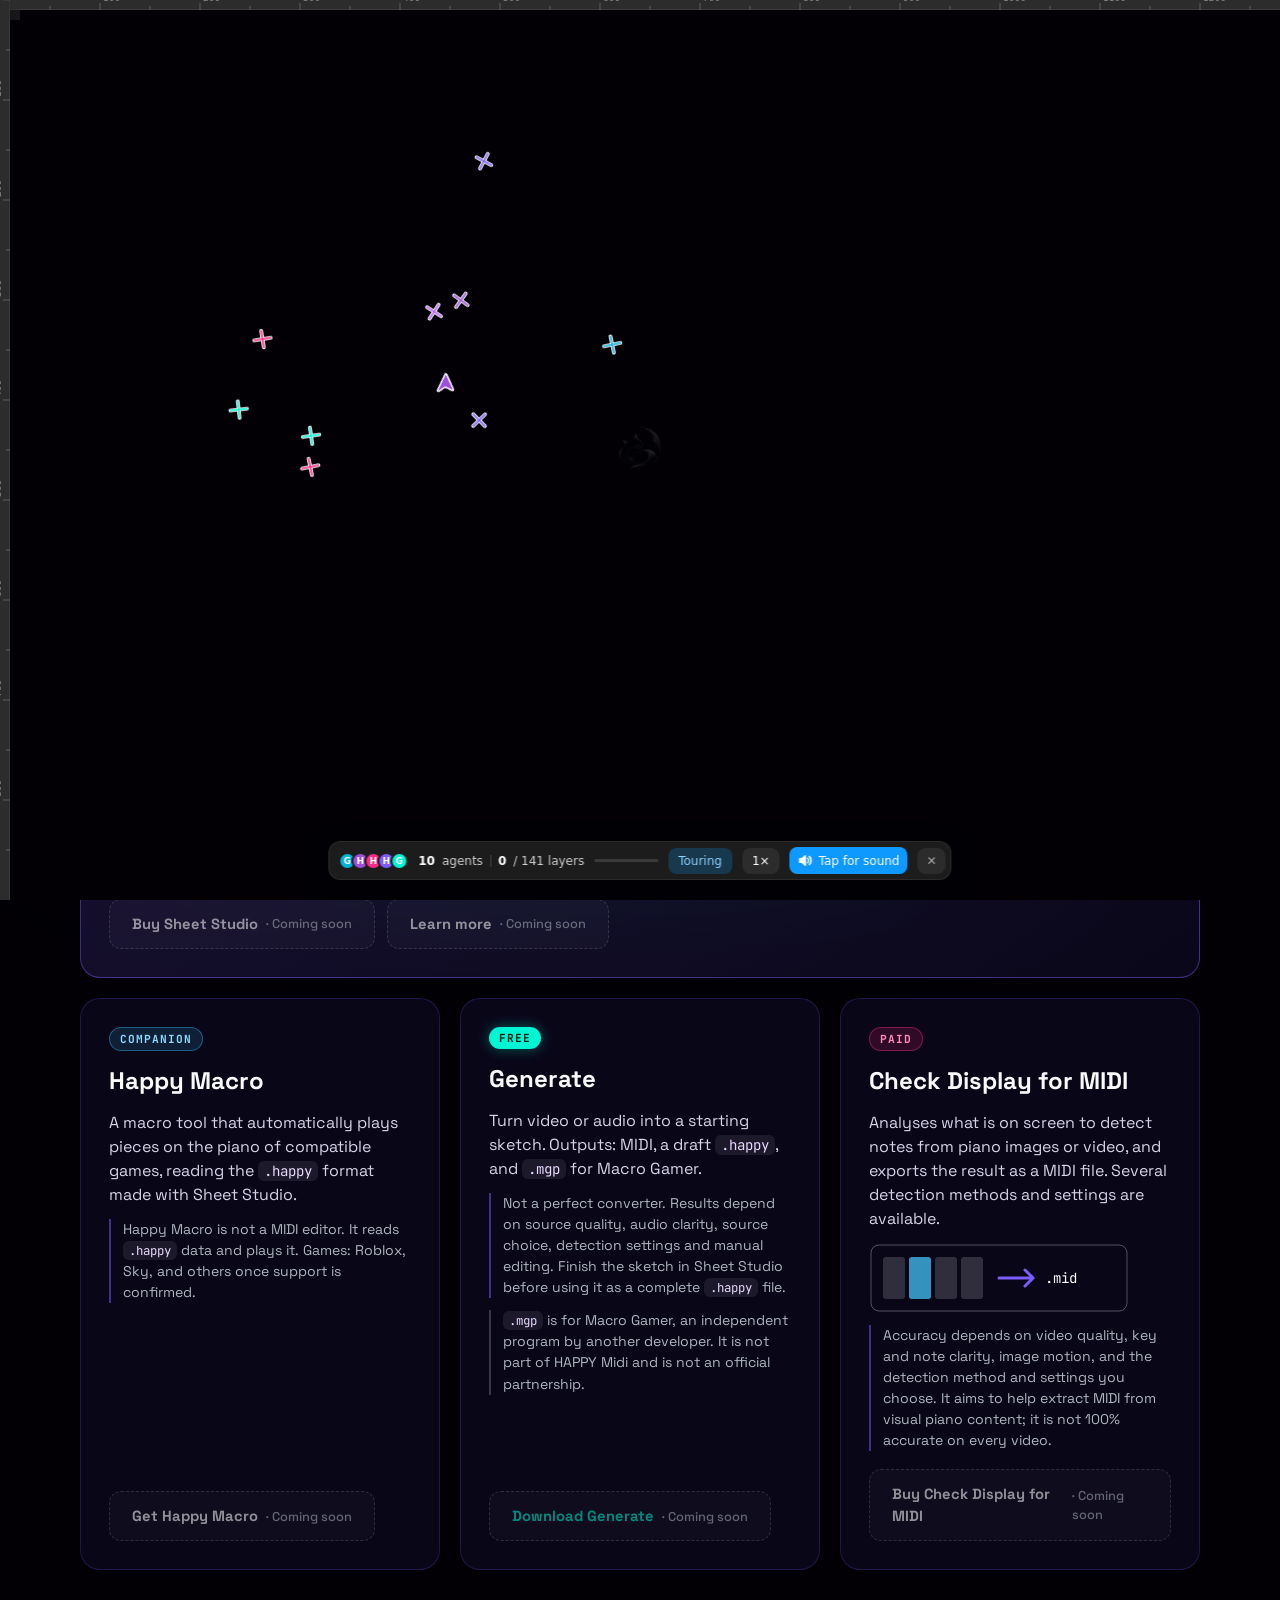
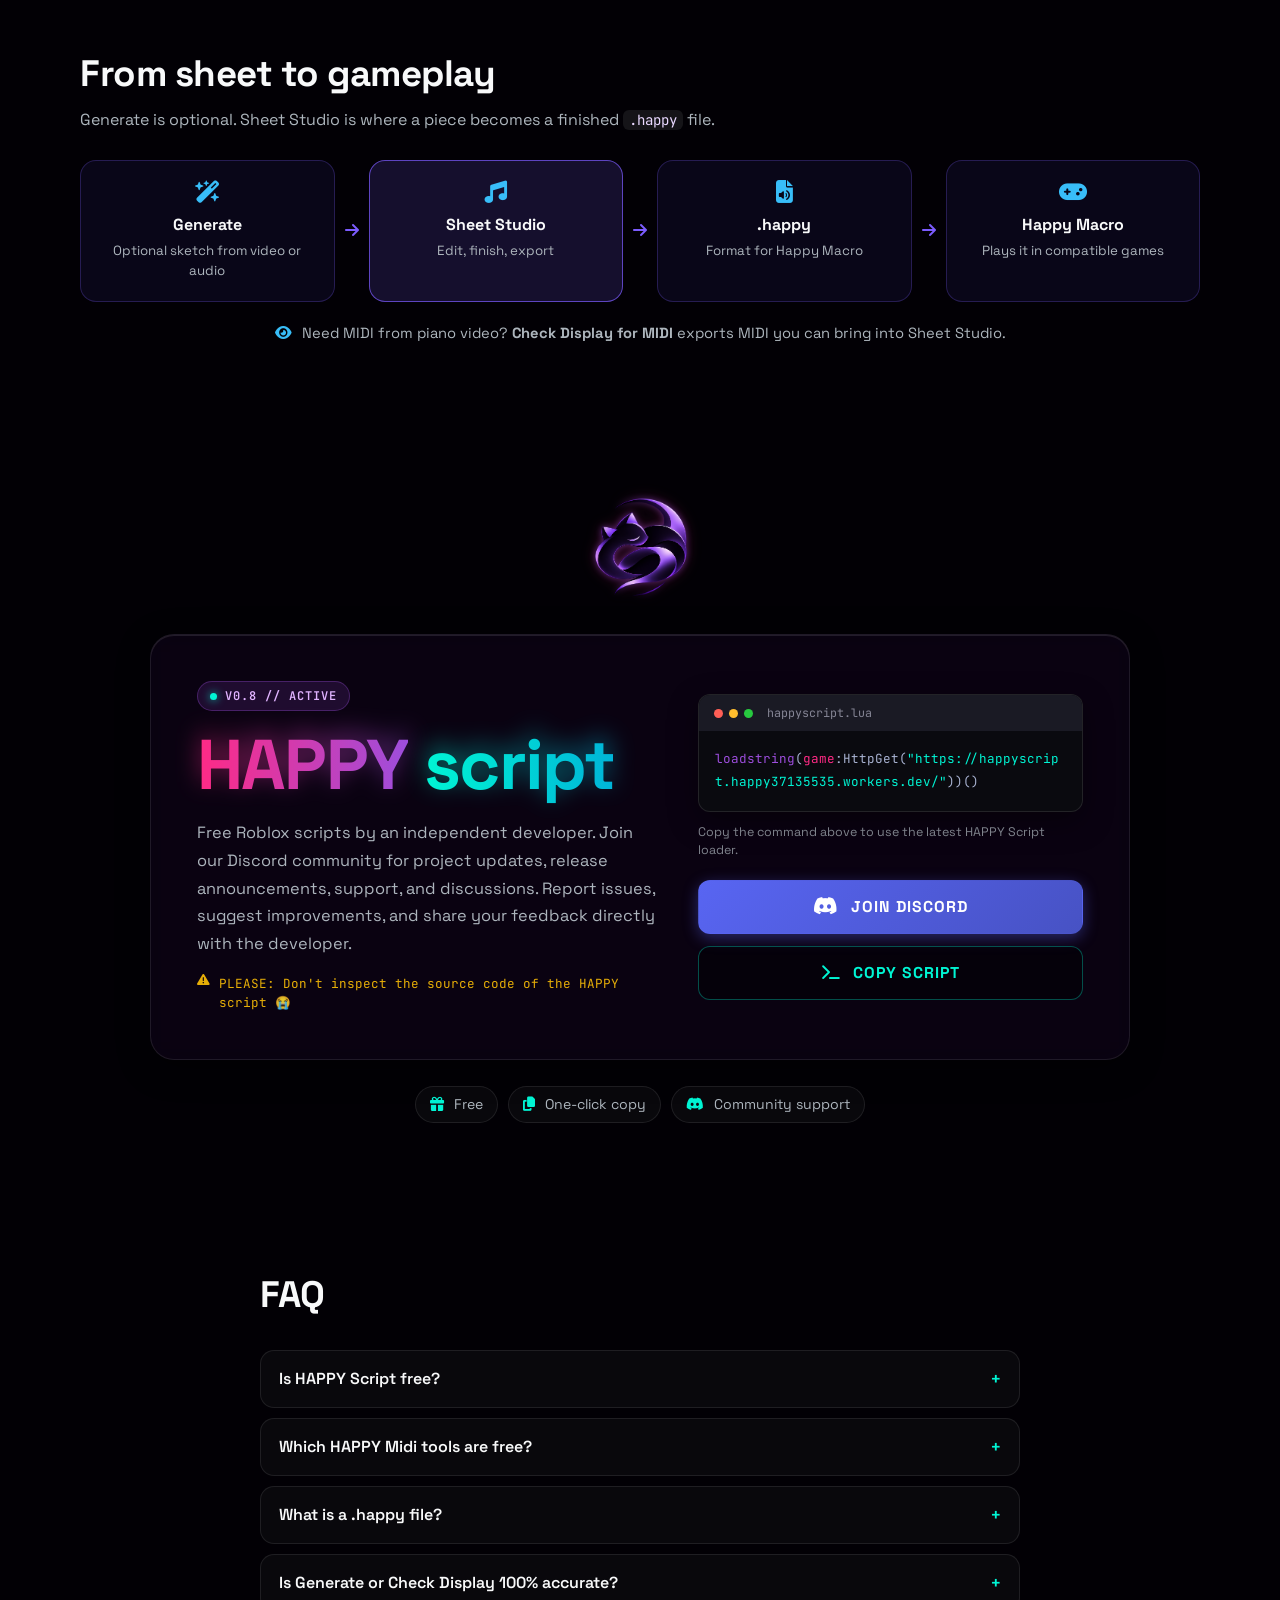
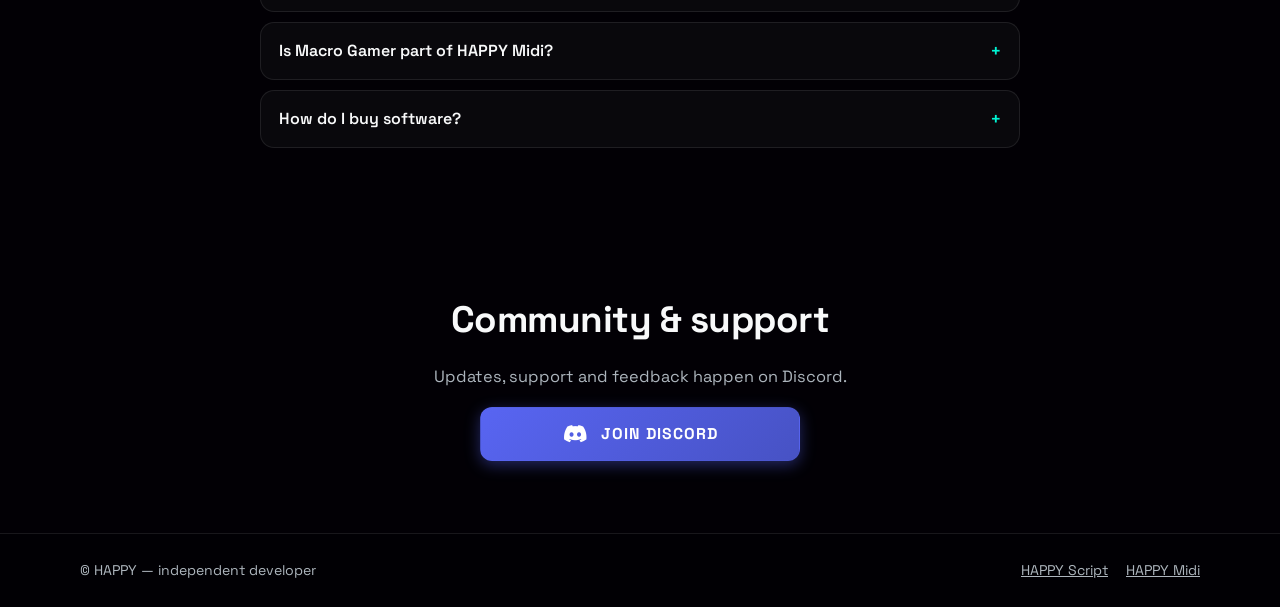
==== midi/index.html @ e136c9eb "Rename mnt_user-data_outputs_HAPPYprivate_midi_index.html to index.html" ====
<!DOCTYPE html>
<html lang="en" class="antialiased">
<head>
  <meta charset="utf-8" />
  <meta name="viewport" content="width=device-width, initial-scale=1" />
  <meta name="theme-color" content="#020005" />
  <title>HAPPY Midi — Music Creation & MIDI Software</title>
  <meta name="description" content="HAPPY Midi: Sheet Studio, Happy Macro, Generate and Check Display for MIDI. Create, edit and play music in games with a piano system." />
  <link rel="canonical" href="https://happyprivate.github.io/HAPPYprivate/midi/" />
  <meta property="og:type" content="website" />
  <meta property="og:title" content="HAPPY Midi — Music Creation & MIDI Software" />
  <meta property="og:description" content="HAPPY Midi: Sheet Studio, Happy Macro, Generate and Check Display for MIDI. Create, edit and play music in games with a piano system." />
  <meta property="og:url" content="https://happyprivate.github.io/HAPPYprivate/midi/" />
  <meta property="og:image" content="https://happyprivate.github.io/HAPPYprivate/logo.png" />
  <meta name="twitter:card" content="summary" />

  <style id="swarm-first-paint-style">
    :root { --swarm-cover-bg: #020005; }
    html[data-swarm-init="true"]::before { content: ""; position: fixed; inset: 0; z-index: 2147483640; background: var(--swarm-cover-bg, #020005); }
  </style>
  <script id="swarm-first-paint-init">
    (() => {
      try {
        const builtPaths = JSON.parse(sessionStorage.getItem("portfolio-built-paths-v1") || "[]");
        const reducedMotion = window.matchMedia("(prefers-reduced-motion: reduce)").matches;
        const alreadyBuilt = Array.isArray(builtPaths) && builtPaths.includes(window.location.pathname);
        if (!reducedMotion && !alreadyBuilt) {
          document.documentElement.setAttribute("data-swarm-init", "true");
          document.documentElement.setAttribute("data-swarm-building", "true");
          document.documentElement.setAttribute("data-swarm-run", "true");
        }
      } catch (error) { /* storage unavailable: leave the normal page visible */ }
    })();
  </script>
  <link rel="preload" href="../assets/swarm-engine.js" as="script" />
  <link rel="icon" href="../logo.png" type="image/png" />
  <link rel="preconnect" href="https://fonts.googleapis.com" />
  <link rel="preconnect" href="https://fonts.gstatic.com" crossorigin />
  <link href="https://fonts.googleapis.com/css2?family=Space+Grotesk:wght@300;400;500;600;700&family=JetBrains+Mono:wght@400;600&display=swap" rel="stylesheet" />
  <link rel="stylesheet" href="https://cdnjs.cloudflare.com/ajax/libs/font-awesome/6.4.0/css/all.min.css" crossorigin="anonymous" />
  <link rel="stylesheet" href="../assets/site.css" />
</head>
<body data-route="midi">
  <div class="ambient-bg" aria-hidden="true"></div>
  <div class="grid-overlay" aria-hidden="true"></div>
  <canvas id="particles" aria-hidden="true"></canvas>

  <header class="nav">
    <div class="wrap nav-in">
      <a class="nav-brand" href="../" aria-label="HAPPY home"><img src="../logo.png" alt="" width="32" height="32" /><span>HAPPY</span></a>
      <button class="nav-toggle" id="navToggle" type="button" aria-expanded="false" aria-controls="navLinks" aria-label="Menu"><i class="fa-solid fa-bars" aria-hidden="true"></i></button>
      <nav class="nav-links" id="navLinks" aria-label="Main">
        <a href="#midi">Midi</a><a href="#script">Script</a>
        <a href="#faq">FAQ</a>
        <a href="#community">Community</a>
      </nav>
    </div>
  </header>

  <main>
    <section class="sec sec-first sec-midi" id="midi" aria-labelledby="midiTitle">
      <div class="wrap">
        <div class="midi-hero reveal">
          <div>
            <div class="badge badge-midi"><i class="fa-solid fa-music" aria-hidden="true"></i> Music &amp; MIDI software</div>
            <h1 id="midiTitle" class="big-title"><span class="grad-midi">HAPPY</span> Midi</h1>
            <p class="tagline">Create. Edit. Play.</p>
            <p class="description">An ecosystem of linked tools for MIDI, sheet creation and automatic piano playback in games with a piano system. Shape a piece in Sheet Studio, export it as <code>.happy</code>, and play it with Happy Macro.</p>
            <div class="cta-row">
              <a class="btn btn-primary" href="#sheet-studio">Explore Sheet Studio</a>
              <a class="btn btn-ghost" href="#workflow">How it fits together</a>
            </div>
          </div>
          <svg class="roll" viewBox="0 0 320 150" role="img" aria-label="Illustration of a MIDI piano roll">
            <g class="roll-grid" stroke="currentColor" stroke-opacity=".12"><path d="M0 30H320M0 60H320M0 90H320M0 120H320M80 0V150M160 0V150M240 0V150"/></g>
            <rect x="16" y="96" width="58" height="14" rx="4" fill="#7c5cff"/><rect x="84" y="66" width="40" height="14" rx="4" fill="#38bdf8"/>
            <rect x="132" y="36" width="70" height="14" rx="4" fill="#7c5cff"/><rect x="210" y="66" width="34" height="14" rx="4" fill="#38bdf8"/>
            <rect x="130" y="108" width="52" height="14" rx="4" fill="#9d4edd"/><rect x="252" y="22" width="50" height="14" rx="4" fill="#7c5cff"/>
            <path class="playhead" d="M196 0V150" stroke="#38bdf8" stroke-width="2"/>
          </svg>
        </div>

        <div class="sec-head reveal"><h2>The HAPPY Midi toolkit</h2><p>Four tools, each with one job.</p></div>

        <div class="products">
          <article class="card card-featured reveal" id="sheet-studio">
            <div class="card-top"><span class="tag tag-paid">Paid</span><span class="tag tag-core">Flagship</span></div>
            <h3>Sheet Studio</h3>
            <p class="lead">The core of HAPPY Midi: write and edit sheet music, work with MIDI, and finish pieces for Happy Macro.</p>
            <ul class="ticks">
              <li>Compose and edit musical pieces</li>
              <li>Work with MIDI</li>
              <li>Polish pieces for use in Happy Macro</li>
              <li>The official tool for exporting complete <code>.happy</code> files</li>
            </ul>
            <p class="note">A random MIDI file is not a <code>.happy</code> file. <code>.happy</code> is built for Happy Macro and is exported from Sheet Studio.</p>
            <div class="cta-row">
              <span class="btn btn-buy is-soon" data-cta="sheetStudioBuy" data-label="Buy Sheet Studio">Buy Sheet Studio</span>
              <span class="btn btn-ghost is-soon" data-cta="sheetStudioInfo" data-label="Learn more">Learn more</span>
            </div>
          </article>

          <article class="card reveal" id="happy-macro">
            <div class="card-top"><span class="tag tag-comp">Companion</span></div>
            <h3>Happy Macro</h3>
            <p class="lead">A macro tool that automatically plays pieces on the piano of compatible games, reading the <code>.happy</code> format made with Sheet Studio.</p>
            <p class="note">Happy Macro is not a MIDI editor. It reads <code>.happy</code> data and plays it. Games: Roblox, Sky, and others once support is confirmed.</p>
            <div class="cta-row"><span class="btn btn-ghost is-soon" data-cta="happyMacro" data-label="Get Happy Macro">Get Happy Macro</span></div>
          </article>

          <article class="card reveal" id="generate">
            <div class="card-top"><span class="tag tag-free">FREE</span></div>
            <h3>Generate</h3>
            <p class="lead">Turn video or audio into a starting sketch. Outputs: MIDI, a draft <code>.happy</code>, and <code>.mgp</code> for Macro Gamer.</p>
            <p class="note">Not a perfect converter. Results depend on source quality, audio clarity, source choice, detection settings and manual editing. Finish the sketch in Sheet Studio before using it as a complete <code>.happy</code> file.</p>
            <p class="note note-soft"><code>.mgp</code> is for Macro Gamer, an independent program by another developer. It is not part of HAPPY Midi and is not an official partnership.</p>
            <div class="cta-row"><span class="btn btn-free is-soon" data-cta="generate" data-label="Download Generate">Download Generate</span></div>
          </article>

          <article class="card reveal" id="check-display">
            <div class="card-top"><span class="tag tag-paid">Paid</span></div>
            <h3>Check Display for MIDI</h3>
            <p class="lead">Analyses what is on screen to detect notes from piano images or video, and exports the result as a MIDI file. Several detection methods and settings are available.</p>
            <svg class="detect" viewBox="0 0 260 70" aria-hidden="true"><rect x="2" y="2" width="256" height="66" rx="8" fill="none" stroke="currentColor" stroke-opacity=".3"/><g fill="currentColor" fill-opacity=".16"><rect x="14" y="14" width="22" height="42" rx="3"/><rect x="40" y="14" width="22" height="42" rx="3"/><rect x="66" y="14" width="22" height="42" rx="3"/><rect x="92" y="14" width="22" height="42" rx="3"/></g><rect x="40" y="14" width="22" height="42" rx="3" fill="#38bdf8" fill-opacity=".7"/><path d="M130 35h34m-8-8 8 8-8 8" fill="none" stroke="#7c5cff" stroke-width="3" stroke-linecap="round"/><text x="176" y="40" fill="currentColor" font-family="JetBrains Mono,monospace" font-size="14">.mid</text></svg>
            <p class="note">Accuracy depends on video quality, key and note clarity, image motion, and the detection method and settings you choose. It aims to help extract MIDI from visual piano content; it is not 100% accurate on every video.</p>
            <div class="cta-row"><span class="btn btn-buy is-soon" data-cta="checkDisplayBuy" data-label="Buy Check Display for MIDI">Buy Check Display for MIDI</span></div>
          </article>
        </div>

        <div class="flow reveal" id="workflow">
          <div class="sec-head"><h2>From sheet to gameplay</h2><p>Generate is optional. Sheet Studio is where a piece becomes a finished <code>.happy</code> file.</p></div>
          <ol class="flow-row">
            <li class="node"><i class="fa-solid fa-wand-magic-sparkles" aria-hidden="true"></i><b>Generate</b><small>Optional sketch from video or audio</small></li>
            <li class="arrow" aria-hidden="true"><i class="fa-solid fa-arrow-right"></i></li>
            <li class="node node-main"><i class="fa-solid fa-music" aria-hidden="true"></i><b>Sheet Studio</b><small>Edit, finish, export</small></li>
            <li class="arrow" aria-hidden="true"><i class="fa-solid fa-arrow-right"></i></li>
            <li class="node"><i class="fa-solid fa-file-audio" aria-hidden="true"></i><b>.happy</b><small>Format for Happy Macro</small></li>
            <li class="arrow" aria-hidden="true"><i class="fa-solid fa-arrow-right"></i></li>
            <li class="node"><i class="fa-solid fa-gamepad" aria-hidden="true"></i><b>Happy Macro</b><small>Plays it in compatible games</small></li>
          </ol>
          <p class="flow-side"><i class="fa-solid fa-eye" aria-hidden="true"></i> Need MIDI from piano video? <b>Check Display for MIDI</b> exports MIDI you can bring into Sheet Studio.</p>
        </div>
      </div>
    </section>

    <section class="sec sec-script" id="script" aria-labelledby="scriptTitle">
      <div class="wrap">
        <div class="brand-area reveal"><img class="brand-logo" src="../logo.png" alt="HAPPY Script official logo" /></div>
        <div class="glass-panel reveal" id="mainCard">
          <div class="content-area">
            <div class="badge"><span class="badge-dot" aria-hidden="true"></span>V0.8 <span aria-hidden="true">//</span> Active</div>
            <h2 id="scriptTitle" class="big-title"><span class="text-glow-pink" data-text="HAPPY">HAPPY</span> <span class="text-glow-cyan" data-text="script">script</span></h2>
            <p class="description">Free Roblox scripts by an independent developer. Join our Discord community for project updates, release announcements, support, and discussions. Report issues, suggest improvements, and share your feedback directly with the developer.</p>
            <div class="warning-text"><i class="fa-solid fa-triangle-exclamation" aria-hidden="true"></i><span>PLEASE: Don't inspect the source code of the HAPPY script 😭</span></div>
          </div>
          <div class="action-area">
            <div class="terminal-window">
              <div class="terminal-header"><span class="dot dot-red" aria-hidden="true"></span><span class="dot dot-yellow" aria-hidden="true"></span><span class="dot dot-green" aria-hidden="true"></span><span class="terminal-title">happyscript.lua</span></div>
              <div class="terminal-body"><span class="function">loadstring</span>(<span class="keyword">game</span>:HttpGet(<span class="string">"https://happyscript.happy37135535.workers.dev/"</span>))()</div>
            </div>
            <p class="terminal-caption">Copy the command above to use the latest HAPPY Script loader.</p>
            <div class="btn-group">
              <button id="discordBtn" class="btn-custom btn-discord" type="button"><i class="fa-brands fa-discord fa-lg" aria-hidden="true"></i><span>Join Discord</span></button>
              <button id="copyBtn" class="btn-custom btn-copy" type="button"><i class="fa-solid fa-terminal" aria-hidden="true"></i><span>Copy Script</span></button>
            </div>
          </div>
        </div>
        <div class="pill-row reveal"><span><i class="fa-solid fa-gift" aria-hidden="true"></i> Free</span><span><i class="fa-solid fa-copy" aria-hidden="true"></i> One-click copy</span><span><i class="fa-brands fa-discord" aria-hidden="true"></i> Community support</span></div>
      </div>
    </section>

    <section class="sec sec-faq" id="faq" aria-labelledby="faqTitle">
      <div class="wrap narrow">
        <div class="sec-head reveal"><h2 id="faqTitle">FAQ</h2></div>
        <div class="faq reveal">
          <details><summary>Is HAPPY Script free?</summary><p>Yes. HAPPY Script is free. Use Copy Script to get the loader.</p></details>
          <details><summary>Which HAPPY Midi tools are free?</summary><p>Generate is free. Sheet Studio and Check Display for MIDI are paid software.</p></details>
          <details><summary>What is a .happy file?</summary><p>A format built for Happy Macro. Sheet Studio is the official tool for exporting complete <code>.happy</code> files, so a plain MIDI file will not use all of Happy Macro.</p></details>
          <details><summary>Is Generate or Check Display 100% accurate?</summary><p>No. Both depend on source quality and settings. Expect to review and edit results, ideally in Sheet Studio.</p></details>
          <details><summary>Is Macro Gamer part of HAPPY Midi?</summary><p>No. Macro Gamer is an independent program by another developer. Generate can export <code>.mgp</code> files for it, with no official partnership.</p></details>
          <details><summary>How do I buy software?</summary><p>Purchase buttons open an external page. Buttons without a link are marked Coming soon.</p></details>
        </div>
      </div>
    </section>
    <section class="sec sec-community" id="community" aria-labelledby="comTitle">
      <div class="wrap narrow center reveal">
        <h2 id="comTitle">Community &amp; support</h2>
        <p class="description">Updates, support and feedback happen on Discord.</p>
        <button class="btn-custom btn-discord" type="button" data-discord><i class="fa-brands fa-discord fa-lg" aria-hidden="true"></i><span>Join Discord</span></button>
      </div>
    </section>
    <footer class="foot"><div class="wrap"><span>© HAPPY — independent developer</span><span class="foot-links"><a href="../">HAPPY Script</a><a href="../midi/">HAPPY Midi</a></span></div></footer>

  </main>

  <div id="toast" class="cyber-toast" role="status" aria-live="polite" aria-atomic="true">
    <i class="fa-solid fa-check" id="toastIcon" style="color: var(--neon-cyan)" aria-hidden="true"></i>
    <span id="toastText">Script copied to clipboard.</span>
  </div>

  <script id="scriptContent" type="text/plain">loadstring(game:HttpGet("https://happyscript.happy37135535.workers.dev/"))()</script>
  <script src="../assets/site-config.js"></script>
  <script src="../assets/site.js" defer></script>

  <!-- Swarm cursor animation. Path is resolved from the page's base so it works on / and /midi/. -->
  <script id="swarm-engine-loader">
    (() => {
      "use strict";
      const root = document.documentElement;
      if (root.getAttribute("data-swarm-init") !== "true") return;
      window.__swarmConfig = Object.freeze({ minAgents: 4, maxAgents: 20, introAgents: 10, flockAgents: 12, idleRetireMs: 1800, scrollBoostStep: 160, scrollBoostMax: 4 });
      window.__swarmModels = [
        { name: "HAPPY Core", color: "#9d4edd" }, { name: "HAPPY Script", color: "#ff2a85" },
        { name: "HAPPY Midi", color: "#7c5cff" }, { name: "GPT", color: "#00f5d4" },
        { name: "Claude", color: "#bd5cff" }, { name: "Gemini", color: "#00b4d8" }
      ];
      let failsafe = 0;
      function releaseCover() {
        window.clearTimeout(failsafe);
        root.removeAttribute("data-swarm-init");
        root.removeAttribute("data-swarm-building");
      }
      failsafe = window.setTimeout(() => {
        if (root.getAttribute("data-swarm-init") !== "true") return;
        const swarm = window.__swarmRebuild;
        if (swarm?.app && typeof swarm.stop === "function") { try { swarm.stop(false); } catch (e) { console.error("[HAPPY] Could not stop Swarm:", e); } }
        console.warn("[HAPPY] Swarm startup timed out; showing the original page.");
        releaseCover();
      }, 12000);
      async function loadSwarm() {
        if (root.getAttribute("data-swarm-init") !== "true") return;
        try { await Promise.race([document.fonts.ready, new Promise((r) => setTimeout(r, 2500))]); } catch (e) {}
        if (root.getAttribute("data-swarm-init") !== "true") return;
        const engine = document.createElement("script");
        engine.src = new URL("../assets/swarm-engine.js", document.baseURI).href;
        engine.async = true;
        engine.onload = () => {
          if (root.getAttribute("data-swarm-init") !== "true") return;
          const swarm = window.__swarmRebuild;
          if (swarm && typeof swarm.start === "function") {
            try { swarm.start(); } catch (e) { console.error("[HAPPY] Swarm startup failed:", e); releaseCover(); }
          } else { console.error("[HAPPY] Swarm engine loaded, but start() was not found."); releaseCover(); }
        };
        engine.onerror = () => { console.error("[HAPPY] Could not load assets/swarm-engine.js."); releaseCover(); };
        document.head.appendChild(engine);
      }
      if (document.readyState === "complete") loadSwarm(); else window.addEventListener("load", loadSwarm, { once: true });
    })();
  </script>
</body>
</html>
---- assets/site.css ----
:root{--bg-dark:#020005;--neon-pink:#ff2a85;--neon-purple:#9d4edd;--neon-cyan:#00f5d4;--m-violet:#7c5cff;--m-blue:#38bdf8;
--glass-bg:rgba(18,5,28,.52);--glass-border:rgba(255,255,255,.09);--text-main:#f8f9fa;--text-muted:#adb5bd;--radius-lg:24px;--radius-sm:12px;--ease-bouncy:cubic-bezier(.34,1.56,.64,1)}
*{box-sizing:border-box;margin:0;padding:0}
html{min-height:100%;scroll-behavior:smooth;scroll-padding-top:72px}
body{position:relative;min-height:100svh;width:100%;overflow-x:hidden;background:var(--bg-dark);color:var(--text-main);font-family:'Space Grotesk',sans-serif;line-height:1.5}
img,svg{max-width:100%}
code{font-family:'JetBrains Mono',monospace;font-size:.88em;padding:1px 6px;border-radius:6px;background:rgba(255,255,255,.08);color:#e9d8ff}
a{color:inherit}
.ambient-bg{position:fixed;inset:0;z-index:0;pointer-events:none;background:radial-gradient(circle at 15% 48%,rgba(157,78,221,.17),transparent 40%),radial-gradient(circle at 85% 28%,rgba(255,42,133,.14),transparent 40%),radial-gradient(circle at 50% 85%,rgba(0,245,212,.10),transparent 50%);filter:blur(60px);animation:pulseBg 10s ease-in-out infinite alternate}
@keyframes pulseBg{from{transform:scale(1);opacity:.78}to{transform:scale(1.1);opacity:1}}
.grid-overlay{position:fixed;inset:-50px;z-index:1;pointer-events:none;background-image:linear-gradient(rgba(255,255,255,.028) 1px,transparent 1px),linear-gradient(90deg,rgba(255,255,255,.028) 1px,transparent 1px);background-size:50px 50px;animation:gridMove 20s linear infinite;-webkit-mask-image:radial-gradient(ellipse at center,#000 10%,transparent 72%);mask-image:radial-gradient(ellipse at center,#000 10%,transparent 72%)}
@keyframes gridMove{to{background-position:0 50px,50px 0}}
#particles{position:fixed;inset:0;z-index:2;pointer-events:none}
main,.nav,.foot{position:relative;z-index:10}
.wrap{width:min(1120px,100% - 40px);margin-inline:auto}
.narrow{max-width:760px}.center{text-align:center;display:flex;flex-direction:column;align-items:center;gap:16px}

/* nav */
.nav{position:sticky;top:0;background:rgba(2,0,5,.82);-webkit-backdrop-filter:blur(12px);backdrop-filter:blur(12px);border-bottom:1px solid var(--glass-border)}
.nav-in{display:flex;align-items:center;justify-content:space-between;height:60px}
.nav-brand{display:flex;align-items:center;gap:10px;text-decoration:none;font-weight:700;letter-spacing:.5px}
.nav-links{display:flex;gap:6px}
.nav-links a{padding:8px 14px;border-radius:99px;text-decoration:none;color:var(--text-muted);font-size:.92rem;transition:color .2s,background .2s}
.nav-links a:hover,.nav-links a:focus-visible{color:#fff;background:rgba(255,255,255,.08)}
.nav-toggle{display:none;background:none;border:1px solid var(--glass-border);color:#fff;width:42px;height:42px;border-radius:10px;font-size:1rem;cursor:pointer}
a:focus-visible,button:focus-visible,summary:focus-visible{outline:2px solid var(--neon-cyan);outline-offset:3px}

/* sections */
.sec{padding:72px 0}
.sec-first{padding-top:48px}
.sec-head{margin-bottom:28px}.sec-head h2,.center h2,.faq+*{letter-spacing:-.5px}
.sec-head h2,.center h2{font-size:clamp(1.6rem,3.2vw,2.3rem)}
.sec-head p{color:var(--text-muted);margin-top:6px}
.description{color:var(--text-muted);font-size:1.02rem;line-height:1.7;max-width:560px}
.big-title{font-size:clamp(2.5rem,6vw,4.4rem);font-weight:700;line-height:1.08;letter-spacing:-1.8px}
.reveal{transition:opacity .7s ease,transform .7s cubic-bezier(.16,1,.3,1)}
.js .reveal:not(.in){opacity:0;transform:translateY(20px)}

/* HAPPY Script (preserved look) */
.brand-area{display:flex;justify-content:center;margin-bottom:26px}
.brand-logo{width:120px;height:120px;object-fit:contain;animation:logoFloat 5s ease-in-out infinite;filter:drop-shadow(0 0 3px rgba(157,78,221,.48)) drop-shadow(0 0 7px rgba(255,42,133,.2))}
@keyframes logoFloat{50%{transform:translateY(-5px)}}
.glass-panel{position:relative;max-width:980px;margin:0 auto;overflow:hidden;padding:46px;border-radius:var(--radius-lg);background:var(--glass-bg);-webkit-backdrop-filter:blur(16px) saturate(180%);backdrop-filter:blur(16px) saturate(180%);border:1px solid var(--glass-border);box-shadow:0 8px 32px rgba(0,0,0,.42),inset 0 1px 0 rgba(255,255,255,.1);display:grid;grid-template-columns:1.2fr 1fr;gap:40px;align-items:center}
.glass-panel:hover{border-color:rgba(157,78,221,.24);box-shadow:0 15px 40px rgba(0,0,0,.5),0 0 50px rgba(157,78,221,.24),inset 0 1px 0 rgba(255,255,255,.15)}
.content-area{min-width:0;display:flex;flex-direction:column;align-items:flex-start;gap:16px}
.action-area{min-width:0;display:flex;flex-direction:column;gap:20px}
.badge{display:inline-flex;align-items:center;gap:8px;padding:6px 12px;border-radius:99px;background:rgba(157,78,221,.15);border:1px solid rgba(157,78,221,.32);color:#e0b3ff;font:600 .75rem 'JetBrains Mono',monospace;letter-spacing:1px;text-transform:uppercase}
.badge-dot{width:7px;height:7px;border-radius:50%;background:var(--neon-cyan);box-shadow:0 0 9px rgba(0,245,212,.85)}
.text-glow-pink,.text-glow-cyan{position:relative;color:transparent;background-size:300% 300%;-webkit-background-clip:text;background-clip:text;animation:gradientFlow 5s ease infinite}
.text-glow-pink{background-image:linear-gradient(270deg,var(--neon-pink),#ff7eb3,var(--neon-purple),var(--neon-pink))}
.text-glow-cyan{background-image:linear-gradient(270deg,var(--neon-cyan),#72efdd,#00b4d8,var(--neon-cyan))}
.text-glow-pink::after,.text-glow-cyan::after{content:attr(data-text);position:absolute;inset:0;color:transparent;background:inherit;background-size:300% 300%;-webkit-background-clip:text;background-clip:text;filter:blur(12px);opacity:.55;z-index:-1}
@keyframes gradientFlow{50%{background-position:100% 50%}}
.warning-text{display:flex;gap:9px;color:#ffc107;font:.79rem/1.55 'JetBrains Mono',monospace;opacity:.9}
.btn-group{display:flex;flex-direction:column;gap:12px}
.btn-custom{display:flex;align-items:center;justify-content:center;gap:12px;width:100%;padding:16px 24px;border:1px solid transparent;border-radius:var(--radius-sm);font:700 .98rem 'Space Grotesk',sans-serif;letter-spacing:1px;text-transform:uppercase;cursor:pointer;color:#fff;transition:transform .3s var(--ease-bouncy),box-shadow .3s,background .3s,border-color .3s}
.btn-discord{background:linear-gradient(135deg,#5865F2,#4752C4);box-shadow:0 4px 15px rgba(88,101,242,.4)}
.btn-discord:hover{transform:translateY(-3px) scale(1.015);box-shadow:0 8px 25px rgba(88,101,242,.58)}
.btn-copy{color:var(--neon-cyan);background:rgba(0,0,0,.4);border-color:rgba(0,245,212,.32)}
.btn-copy:hover{transform:translateY(-2px);background:rgba(0,245,212,.1);border-color:var(--neon-cyan);box-shadow:0 0 20px rgba(0,245,212,.2)}
.btn-copy:disabled{cursor:wait;opacity:.8}
.terminal-window{overflow:hidden;border:1px solid rgba(255,255,255,.1);border-radius:var(--radius-sm);background:#0a0a0f;box-shadow:0 10px 30px rgba(0,0,0,.42)}
.terminal-header{display:flex;align-items:center;gap:6px;padding:10px 15px;background:#1a1a24}
.dot{width:9px;height:9px;border-radius:50%}.dot-red{background:#ff5f56}.dot-yellow{background:#ffbd2e}.dot-green{background:#27c93f}
.terminal-title{margin-left:8px;color:#858595;font:.73rem 'JetBrains Mono',monospace}
.terminal-body{padding:17px 16px;color:#a8b2d1;font:.79rem/1.8 'JetBrains Mono',monospace;white-space:pre-wrap;overflow-wrap:anywhere}
.keyword{color:var(--neon-pink)}.string{color:var(--neon-cyan)}.function{color:var(--neon-purple)}
.terminal-caption{margin-top:-9px;color:rgba(173,181,189,.72);font-size:.78rem}
.pill-row{display:flex;flex-wrap:wrap;justify-content:center;gap:10px;margin-top:26px;color:var(--text-muted);font-size:.88rem}
.pill-row span{padding:7px 14px;border:1px solid var(--glass-border);border-radius:99px;background:rgba(255,255,255,.03)}
.pill-row i{color:var(--neon-cyan);margin-right:6px}

/* HAPPY Midi */
.sec-midi{--accent:var(--m-violet);--accent2:var(--m-blue)}
.sec-midi::before{content:"";position:absolute;left:0;right:0;height:520px;margin-top:-72px;background:radial-gradient(ellipse at 70% 0,rgba(124,92,255,.18),transparent 62%);pointer-events:none}
.sec-midi{position:relative}
.midi-hero{display:grid;grid-template-columns:1.1fr 1fr;gap:48px;align-items:center;margin-bottom:76px}
.midi-hero>div{display:flex;flex-direction:column;align-items:flex-start;gap:16px;min-width:0}
.badge-midi{background:rgba(124,92,255,.14);border-color:rgba(124,92,255,.4);color:#cfc4ff}
.grad-midi{background:linear-gradient(120deg,#a78bfa,var(--m-blue));-webkit-background-clip:text;background-clip:text;color:transparent}
.tagline{font:600 1.1rem 'JetBrains Mono',monospace;color:var(--m-blue);letter-spacing:2px;text-transform:uppercase}
.roll{color:#fff;width:100%;padding:18px;border-radius:var(--radius-lg);border:1px solid rgba(124,92,255,.28);background:linear-gradient(160deg,rgba(124,92,255,.12),rgba(2,0,5,.6))}
.playhead{animation:sweep 5s linear infinite}
@keyframes sweep{from{transform:translateX(-190px)}to{transform:translateX(120px)}}
.cta-row{display:flex;flex-wrap:wrap;gap:12px;margin-top:6px}
.btn{display:inline-flex;align-items:center;justify-content:center;gap:8px;padding:13px 22px;border-radius:var(--radius-sm);border:1px solid var(--glass-border);font-weight:700;font-size:.92rem;text-decoration:none;color:#fff;background:rgba(255,255,255,.04);transition:transform .25s var(--ease-bouncy),box-shadow .25s,border-color .25s,background .25s}
a.btn:hover{transform:translateY(-2px)}
.btn-primary,.btn-buy{background:linear-gradient(135deg,#7c5cff,#5b8def);border-color:transparent;box-shadow:0 6px 20px rgba(124,92,255,.35)}
.btn-free{background:rgba(0,245,212,.1);border-color:rgba(0,245,212,.45);color:var(--neon-cyan)}
.btn-ghost:hover{border-color:rgba(255,255,255,.3)}
.btn.is-soon{cursor:not-allowed;opacity:.55;background:rgba(255,255,255,.05);border:1px dashed rgba(255,255,255,.25);box-shadow:none}
.btn.is-soon::after{content:"· Coming soon";font-weight:500;font-size:.8rem;color:var(--text-muted)}
.products{display:grid;grid-template-columns:repeat(3,1fr);gap:20px}
.card{display:flex;flex-direction:column;gap:12px;min-width:0;padding:28px;border-radius:20px;background:rgba(18,12,40,.55);border:1px solid rgba(124,92,255,.2);transition:transform .3s,border-color .3s,box-shadow .3s}
.card:hover{transform:translateY(-3px);border-color:rgba(124,92,255,.5);box-shadow:0 14px 40px rgba(0,0,0,.4)}
.card-featured{grid-column:1/-1;background:linear-gradient(145deg,rgba(124,92,255,.18),rgba(18,12,40,.6));border-color:rgba(124,92,255,.45)}
.card h3{font-size:1.5rem}.card-featured h3{font-size:2rem}
.lead{color:#d6d3e6}
.card-top{display:flex;gap:8px}
.tag{padding:4px 10px;border-radius:99px;font:700 .7rem 'JetBrains Mono',monospace;letter-spacing:1px;text-transform:uppercase}
.tag-free{background:var(--neon-cyan);color:#021;box-shadow:0 0 14px rgba(0,245,212,.35)}
.tag-paid{background:rgba(255,42,133,.16);color:#ff8cba;border:1px solid rgba(255,42,133,.4)}
.tag-core{background:rgba(124,92,255,.2);color:#cfc4ff;border:1px solid rgba(124,92,255,.5)}
.tag-comp{background:rgba(56,189,248,.14);color:#8fd8ff;border:1px solid rgba(56,189,248,.4)}
.ticks{list-style:none;display:grid;grid-template-columns:repeat(2,1fr);gap:8px 20px}
.ticks li{padding-left:24px;position:relative;color:#d6d3e6}
.ticks li::before{content:"\f00c";font-family:"Font Awesome 6 Free";font-weight:900;position:absolute;left:0;color:var(--m-blue);font-size:.8rem;top:3px}
.note{font-size:.88rem;color:var(--text-muted);padding-left:12px;border-left:2px solid rgba(124,92,255,.5)}
.note-soft{border-left-color:rgba(255,255,255,.2)}
.card .cta-row{margin-top:auto;padding-top:6px}
.detect{color:#fff;width:100%;max-width:260px}
.flow{margin-top:76px}
.flow-row{list-style:none;display:flex;align-items:stretch;justify-content:center;gap:10px}
.node{flex:1;display:flex;flex-direction:column;align-items:center;text-align:center;gap:4px;padding:20px 14px;border-radius:16px;border:1px solid rgba(124,92,255,.25);background:rgba(18,12,40,.55)}
.node i{font-size:1.4rem;color:var(--m-blue);margin-bottom:6px}.node small{color:var(--text-muted)}
.node-main{border-color:rgba(124,92,255,.7);background:rgba(124,92,255,.16)}
.arrow{align-self:center;color:var(--m-violet)}
.flow-side{margin-top:20px;text-align:center;color:var(--text-muted);font-size:.92rem}.flow-side i{color:var(--m-blue);margin-right:6px}

/* FAQ, community, footer */
.faq{display:grid;gap:10px}
.faq details{border:1px solid var(--glass-border);border-radius:14px;background:rgba(255,255,255,.03);padding:0 18px}
.faq summary{cursor:pointer;padding:16px 0;font-weight:600;list-style:none;display:flex;justify-content:space-between;gap:12px}
.faq summary::-webkit-details-marker{display:none}
.faq summary::after{content:"+";color:var(--neon-cyan);font-family:'JetBrains Mono',monospace}
.faq details[open] summary::after{content:"–"}
.faq details p{padding-bottom:16px;color:var(--text-muted)}
.sec-community .btn-custom{max-width:320px}
.foot{border-top:1px solid var(--glass-border);padding:26px 0;color:var(--text-muted);font-size:.88rem;background:rgba(2,0,5,.7)}
.foot .wrap{display:flex;flex-wrap:wrap;gap:12px;justify-content:space-between}
.foot-links{display:flex;gap:18px}.foot-links a:hover{color:#fff}

.cyber-toast{position:fixed;left:50%;bottom:26px;z-index:999;display:flex;align-items:center;gap:12px;width:max-content;max-width:min(90vw,520px);padding:15px 21px;border:1px solid rgba(0,245,212,.18);border-left:4px solid var(--neon-cyan);border-radius:8px;background:rgba(10,10,15,.96);color:#fff;box-shadow:0 10px 30px rgba(0,0,0,.5),0 0 20px rgba(0,245,212,.16);font:.84rem/1.45 'JetBrains Mono',monospace;opacity:0;visibility:hidden;transform:translate(-50%,22px);transition:opacity .3s,transform .3s,visibility .3s}
.cyber-toast.show{opacity:1;visibility:visible;transform:translate(-50%,0)}
.cyber-toast.error{border-left-color:#ff4d4d}.cyber-toast.error i{color:#ff4d4d!important}

@media (max-width:850px){
  .glass-panel{grid-template-columns:1fr;gap:30px;padding:36px}
  .content-area{align-items:center;text-align:center}.big-title{justify-content:center}.warning-text{text-align:left}
  .midi-hero{grid-template-columns:1fr;gap:32px;text-align:center}.midi-hero>div{align-items:center}
  .products{grid-template-columns:repeat(2,1fr)}.products .card:last-child{grid-column:1/-1}
  .ticks{grid-template-columns:1fr}
  .flow-row{flex-direction:column}.arrow{transform:rotate(90deg)}
  .nav-toggle{display:block}
  .nav-links{display:none;position:absolute;top:60px;left:0;right:0;flex-direction:column;padding:10px 20px 16px;background:rgba(2,0,5,.97);border-bottom:1px solid var(--glass-border)}
  .nav.open .nav-links{display:flex}
}
@media (max-width:480px){
  .sec{padding:52px 0}.brand-logo{width:100px;height:100px}
  .glass-panel{padding:28px 20px;border-radius:20px}.card{padding:22px}.card-featured h3{font-size:1.7rem}
  .products{grid-template-columns:1fr}.btn{width:100%}.btn-custom{padding:14px 16px;font-size:.9rem}.cyber-toast{bottom:16px;font-size:.76rem}
}

/* Swarm-safe: page is born in its final state; loops freeze while the swarm builds. */
html[data-swarm-run] .reveal{opacity:1!important;transform:none!important;transition:none}
html[data-swarm-run] .brand-logo{animation:none}
html[data-swarm-building] *,html[data-swarm-building] *::before,html[data-swarm-building] *::after{animation-play-state:paused!important}
@media (prefers-reduced-motion:reduce){
  *,*::before,*::after{scroll-behavior:auto!important;animation-duration:.01ms!important;animation-iteration-count:1!important;transition-duration:.01ms!important}
  .js .reveal:not(.in){opacity:1;transform:none}
}
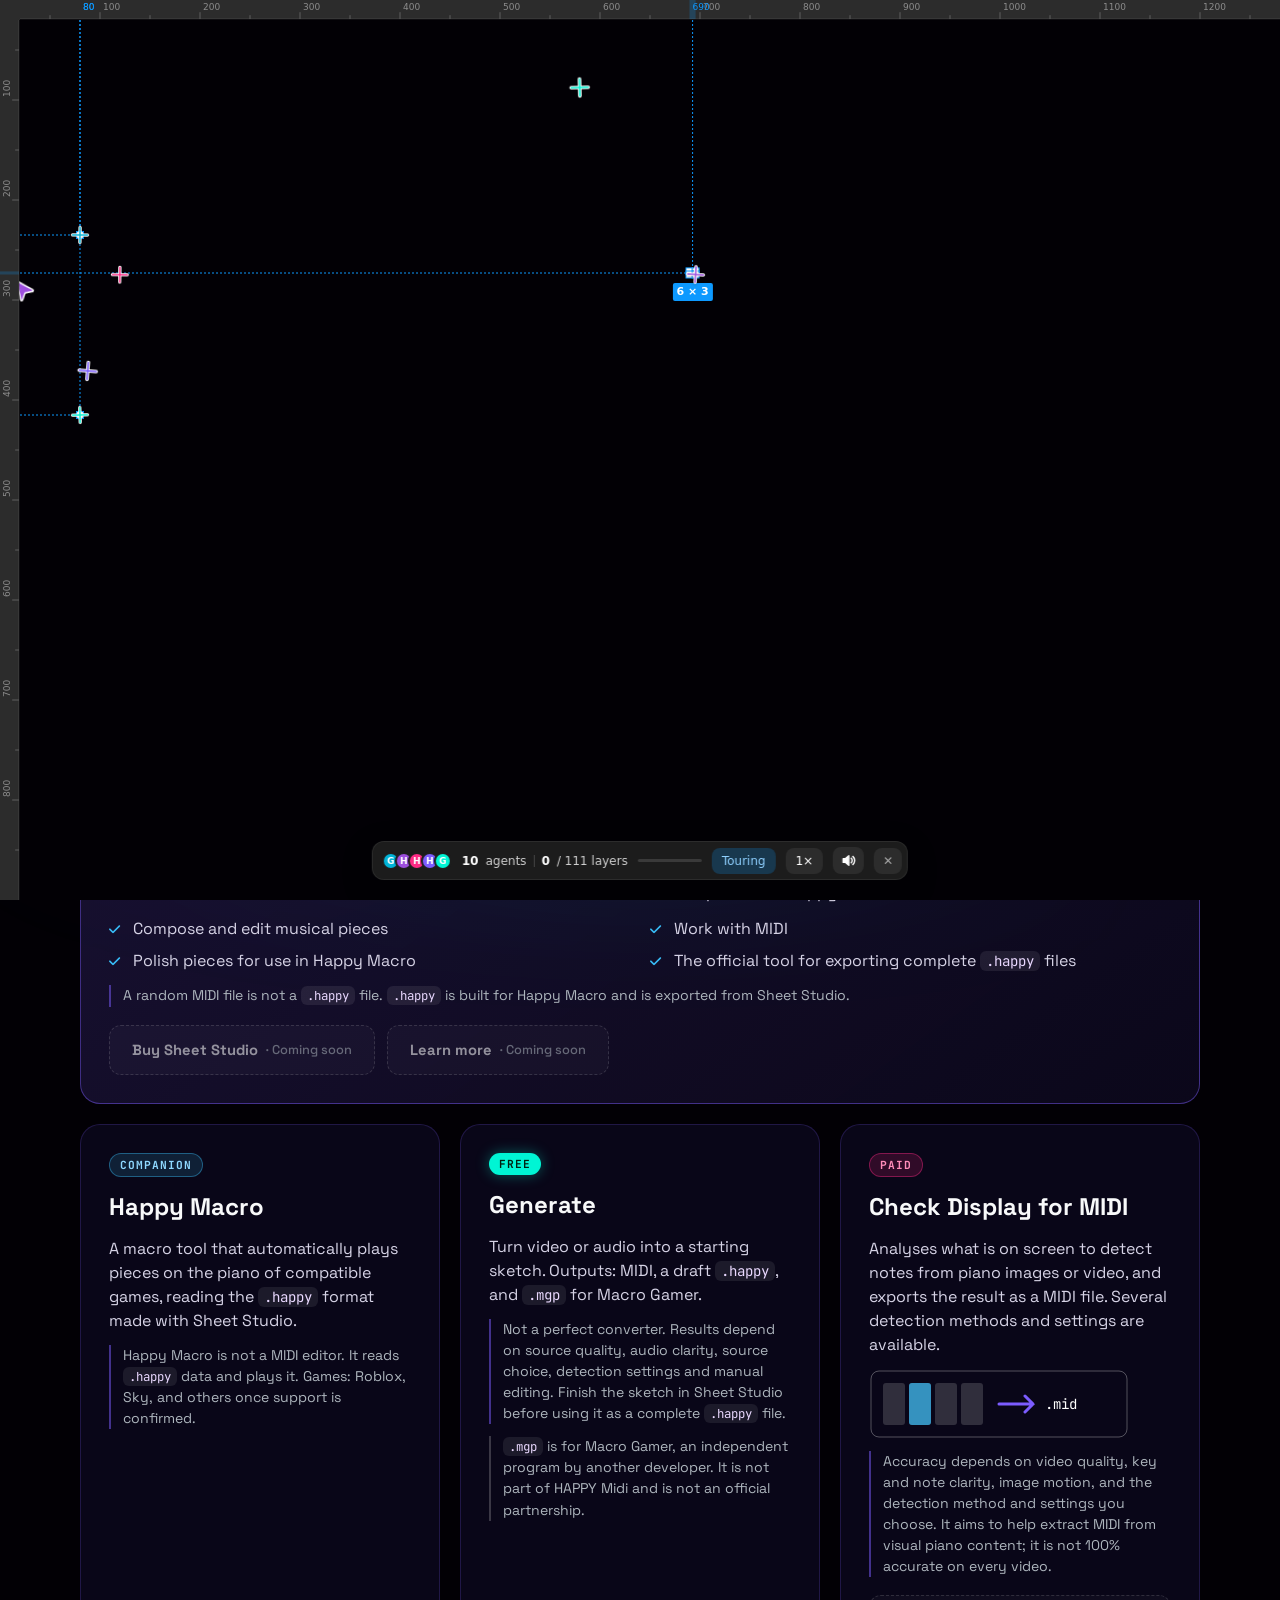
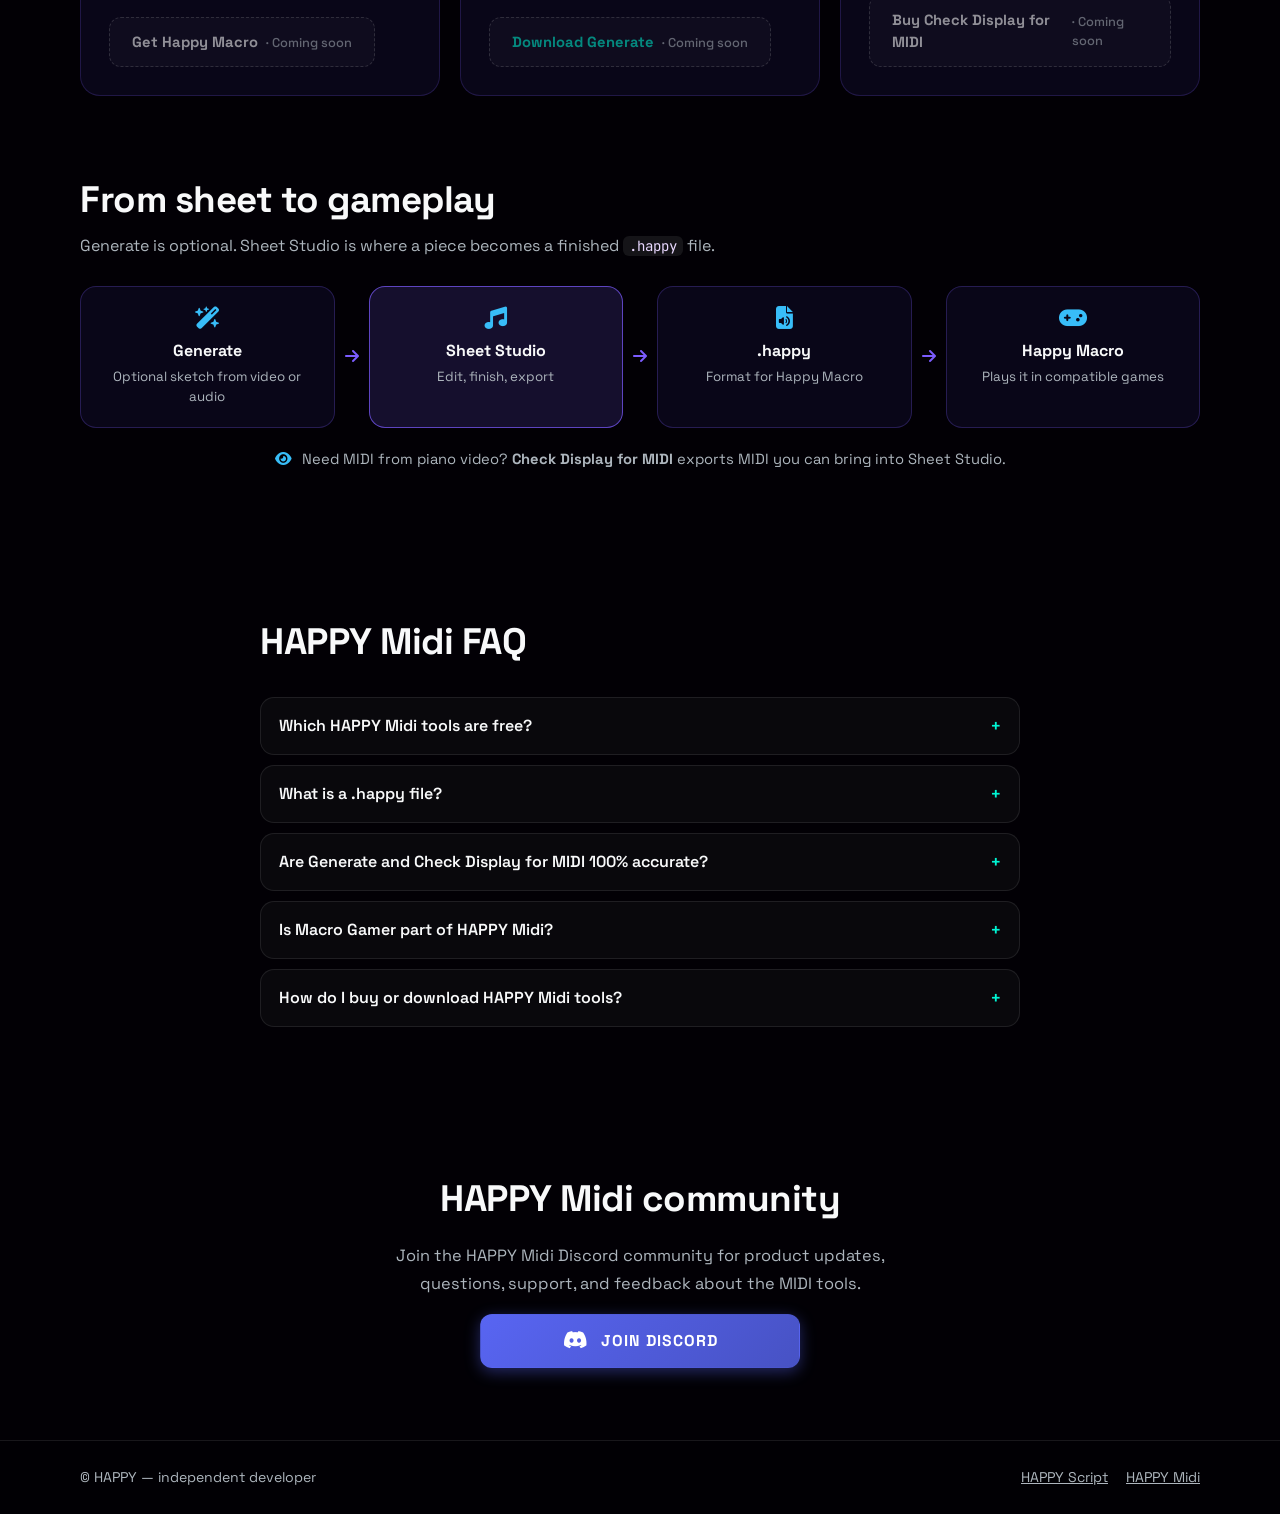
==== commit 60fa9655: "Split HAPPY Script and HAPPY Midi into dedicated pages" ====
--- a/midi/index.html
+++ b/midi/index.html
@@ -5,11 +5,11 @@
   <meta name="viewport" content="width=device-width, initial-scale=1" />
   <meta name="theme-color" content="#020005" />
   <title>HAPPY Midi — Music Creation & MIDI Software</title>
-  <meta name="description" content="HAPPY Midi: Sheet Studio, Happy Macro, Generate and Check Display for MIDI. Create, edit and play music in games with a piano system." />
+  <meta name="description" content="HAPPY Midi brings together Sheet Studio, Happy Macro, Generate, and Check Display for MIDI." />
   <link rel="canonical" href="https://happyprivate.github.io/HAPPYprivate/midi/" />
   <meta property="og:type" content="website" />
   <meta property="og:title" content="HAPPY Midi — Music Creation & MIDI Software" />
-  <meta property="og:description" content="HAPPY Midi: Sheet Studio, Happy Macro, Generate and Check Display for MIDI. Create, edit and play music in games with a piano system." />
+  <meta property="og:description" content="HAPPY Midi brings together Sheet Studio, Happy Macro, Generate, and Check Display for MIDI." />
   <meta property="og:url" content="https://happyprivate.github.io/HAPPYprivate/midi/" />
   <meta property="og:image" content="https://happyprivate.github.io/HAPPYprivate/logo.png" />
   <meta name="twitter:card" content="summary" />
@@ -50,7 +50,7 @@
       <a class="nav-brand" href="../" aria-label="HAPPY home"><img src="../logo.png" alt="" width="32" height="32" /><span>HAPPY</span></a>
       <button class="nav-toggle" id="navToggle" type="button" aria-expanded="false" aria-controls="navLinks" aria-label="Menu"><i class="fa-solid fa-bars" aria-hidden="true"></i></button>
       <nav class="nav-links" id="navLinks" aria-label="Main">
-        <a href="#midi">Midi</a><a href="#script">Script</a>
+        <a href="../">HAPPY Script</a><a href="./" aria-current="page">HAPPY Midi</a>
         <a href="#faq">FAQ</a>
         <a href="#community">Community</a>
       </nav>
@@ -58,6 +58,7 @@
   </header>
 
   <main>
+    <div class="brand-area page-brand reveal"><img class="brand-logo" src="../logo.png" alt="HAPPY official logo" /></div>
     <section class="sec sec-first sec-midi" id="midi" aria-labelledby="midiTitle">
       <div class="wrap">
         <div class="midi-hero reveal">
@@ -143,53 +144,26 @@
       </div>
     </section>
 
-    <section class="sec sec-script" id="script" aria-labelledby="scriptTitle">
-      <div class="wrap">
-        <div class="brand-area reveal"><img class="brand-logo" src="../logo.png" alt="HAPPY Script official logo" /></div>
-        <div class="glass-panel reveal" id="mainCard">
-          <div class="content-area">
-            <div class="badge"><span class="badge-dot" aria-hidden="true"></span>V0.8 <span aria-hidden="true">//</span> Active</div>
-            <h2 id="scriptTitle" class="big-title"><span class="text-glow-pink" data-text="HAPPY">HAPPY</span> <span class="text-glow-cyan" data-text="script">script</span></h2>
-            <p class="description">Free Roblox scripts by an independent developer. Join our Discord community for project updates, release announcements, support, and discussions. Report issues, suggest improvements, and share your feedback directly with the developer.</p>
-            <div class="warning-text"><i class="fa-solid fa-triangle-exclamation" aria-hidden="true"></i><span>PLEASE: Don't inspect the source code of the HAPPY script 😭</span></div>
-          </div>
-          <div class="action-area">
-            <div class="terminal-window">
-              <div class="terminal-header"><span class="dot dot-red" aria-hidden="true"></span><span class="dot dot-yellow" aria-hidden="true"></span><span class="dot dot-green" aria-hidden="true"></span><span class="terminal-title">happyscript.lua</span></div>
-              <div class="terminal-body"><span class="function">loadstring</span>(<span class="keyword">game</span>:HttpGet(<span class="string">"https://happyscript.happy37135535.workers.dev/"</span>))()</div>
-            </div>
-            <p class="terminal-caption">Copy the command above to use the latest HAPPY Script loader.</p>
-            <div class="btn-group">
-              <button id="discordBtn" class="btn-custom btn-discord" type="button"><i class="fa-brands fa-discord fa-lg" aria-hidden="true"></i><span>Join Discord</span></button>
-              <button id="copyBtn" class="btn-custom btn-copy" type="button"><i class="fa-solid fa-terminal" aria-hidden="true"></i><span>Copy Script</span></button>
-            </div>
-          </div>
-        </div>
-        <div class="pill-row reveal"><span><i class="fa-solid fa-gift" aria-hidden="true"></i> Free</span><span><i class="fa-solid fa-copy" aria-hidden="true"></i> One-click copy</span><span><i class="fa-brands fa-discord" aria-hidden="true"></i> Community support</span></div>
-      </div>
-    </section>
-
     <section class="sec sec-faq" id="faq" aria-labelledby="faqTitle">
       <div class="wrap narrow">
-        <div class="sec-head reveal"><h2 id="faqTitle">FAQ</h2></div>
+        <div class="sec-head reveal"><h2 id="faqTitle">HAPPY Midi FAQ</h2></div>
         <div class="faq reveal">
-          <details><summary>Is HAPPY Script free?</summary><p>Yes. HAPPY Script is free. Use Copy Script to get the loader.</p></details>
           <details><summary>Which HAPPY Midi tools are free?</summary><p>Generate is free. Sheet Studio and Check Display for MIDI are paid software.</p></details>
-          <details><summary>What is a .happy file?</summary><p>A format built for Happy Macro. Sheet Studio is the official tool for exporting complete <code>.happy</code> files, so a plain MIDI file will not use all of Happy Macro.</p></details>
-          <details><summary>Is Generate or Check Display 100% accurate?</summary><p>No. Both depend on source quality and settings. Expect to review and edit results, ideally in Sheet Studio.</p></details>
-          <details><summary>Is Macro Gamer part of HAPPY Midi?</summary><p>No. Macro Gamer is an independent program by another developer. Generate can export <code>.mgp</code> files for it, with no official partnership.</p></details>
-          <details><summary>How do I buy software?</summary><p>Purchase buttons open an external page. Buttons without a link are marked Coming soon.</p></details>
+          <details><summary>What is a .happy file?</summary><p>A <code>.happy</code> file is a format built for Happy Macro. Sheet Studio is the official tool for exporting complete <code>.happy</code> files; a standard MIDI file is not automatically a <code>.happy</code> file.</p></details>
+          <details><summary>Are Generate and Check Display for MIDI 100% accurate?</summary><p>No. Results depend on source quality, audio or video clarity, and the detection settings you choose. Review and edit the results in Sheet Studio when needed.</p></details>
+          <details><summary>Is Macro Gamer part of HAPPY Midi?</summary><p>No. Macro Gamer is an independent program by another developer. Generate can export <code>.mgp</code> files for it, but there is no official partnership.</p></details>
+          <details><summary>How do I buy or download HAPPY Midi tools?</summary><p>Use a product button when it has an active link. Buttons marked Coming soon do not have an active purchase or download link yet.</p></details>
         </div>
       </div>
     </section>
     <section class="sec sec-community" id="community" aria-labelledby="comTitle">
       <div class="wrap narrow center reveal">
-        <h2 id="comTitle">Community &amp; support</h2>
-        <p class="description">Updates, support and feedback happen on Discord.</p>
+        <h2 id="comTitle">HAPPY Midi community</h2>
+        <p class="description">Join the HAPPY Midi Discord community for product updates, questions, support, and feedback about the MIDI tools.</p>
         <button class="btn-custom btn-discord" type="button" data-discord><i class="fa-brands fa-discord fa-lg" aria-hidden="true"></i><span>Join Discord</span></button>
       </div>
     </section>
-    <footer class="foot"><div class="wrap"><span>© HAPPY — independent developer</span><span class="foot-links"><a href="../">HAPPY Script</a><a href="../midi/">HAPPY Midi</a></span></div></footer>
+    <footer class="foot"><div class="wrap"><span>© HAPPY — independent developer</span><span class="foot-links"><a href="../">HAPPY Script</a><a href="./">HAPPY Midi</a></span></div></footer>
 
   </main>
 
@@ -198,11 +172,11 @@
     <span id="toastText">Script copied to clipboard.</span>
   </div>
 
-  <script id="scriptContent" type="text/plain">loadstring(game:HttpGet("https://happyscript.happy37135535.workers.dev/"))()</script>
+  
   <script src="../assets/site-config.js"></script>
   <script src="../assets/site.js" defer></script>
 
-  <!-- Swarm cursor animation. Path is resolved from the page's base so it works on / and /midi/. -->
+  <!-- Swarm cursor animation. Path is resolved from the page's base so it works on /, /script/, and /midi/. -->
   <script id="swarm-engine-loader">
     (() => {
       "use strict";
--- a/assets/site.css
+++ b/assets/site.css
@@ -159,3 +159,9 @@
   *,*::before,*::after{scroll-behavior:auto!important;animation-duration:.01ms!important;animation-iteration-count:1!important;transition-duration:.01ms!important}
   .js .reveal:not(.in){opacity:1;transform:none}
 }
+
+
+/* Shared product navigation and centered logo on every page */
+.nav-links a[aria-current="page"]{color:#fff;background:rgba(157,78,221,.16);border:1px solid rgba(157,78,221,.3)}
+.page-brand{padding-top:26px;margin-bottom:-20px}
+@media (max-width:480px){.page-brand{padding-top:18px;margin-bottom:-12px}}
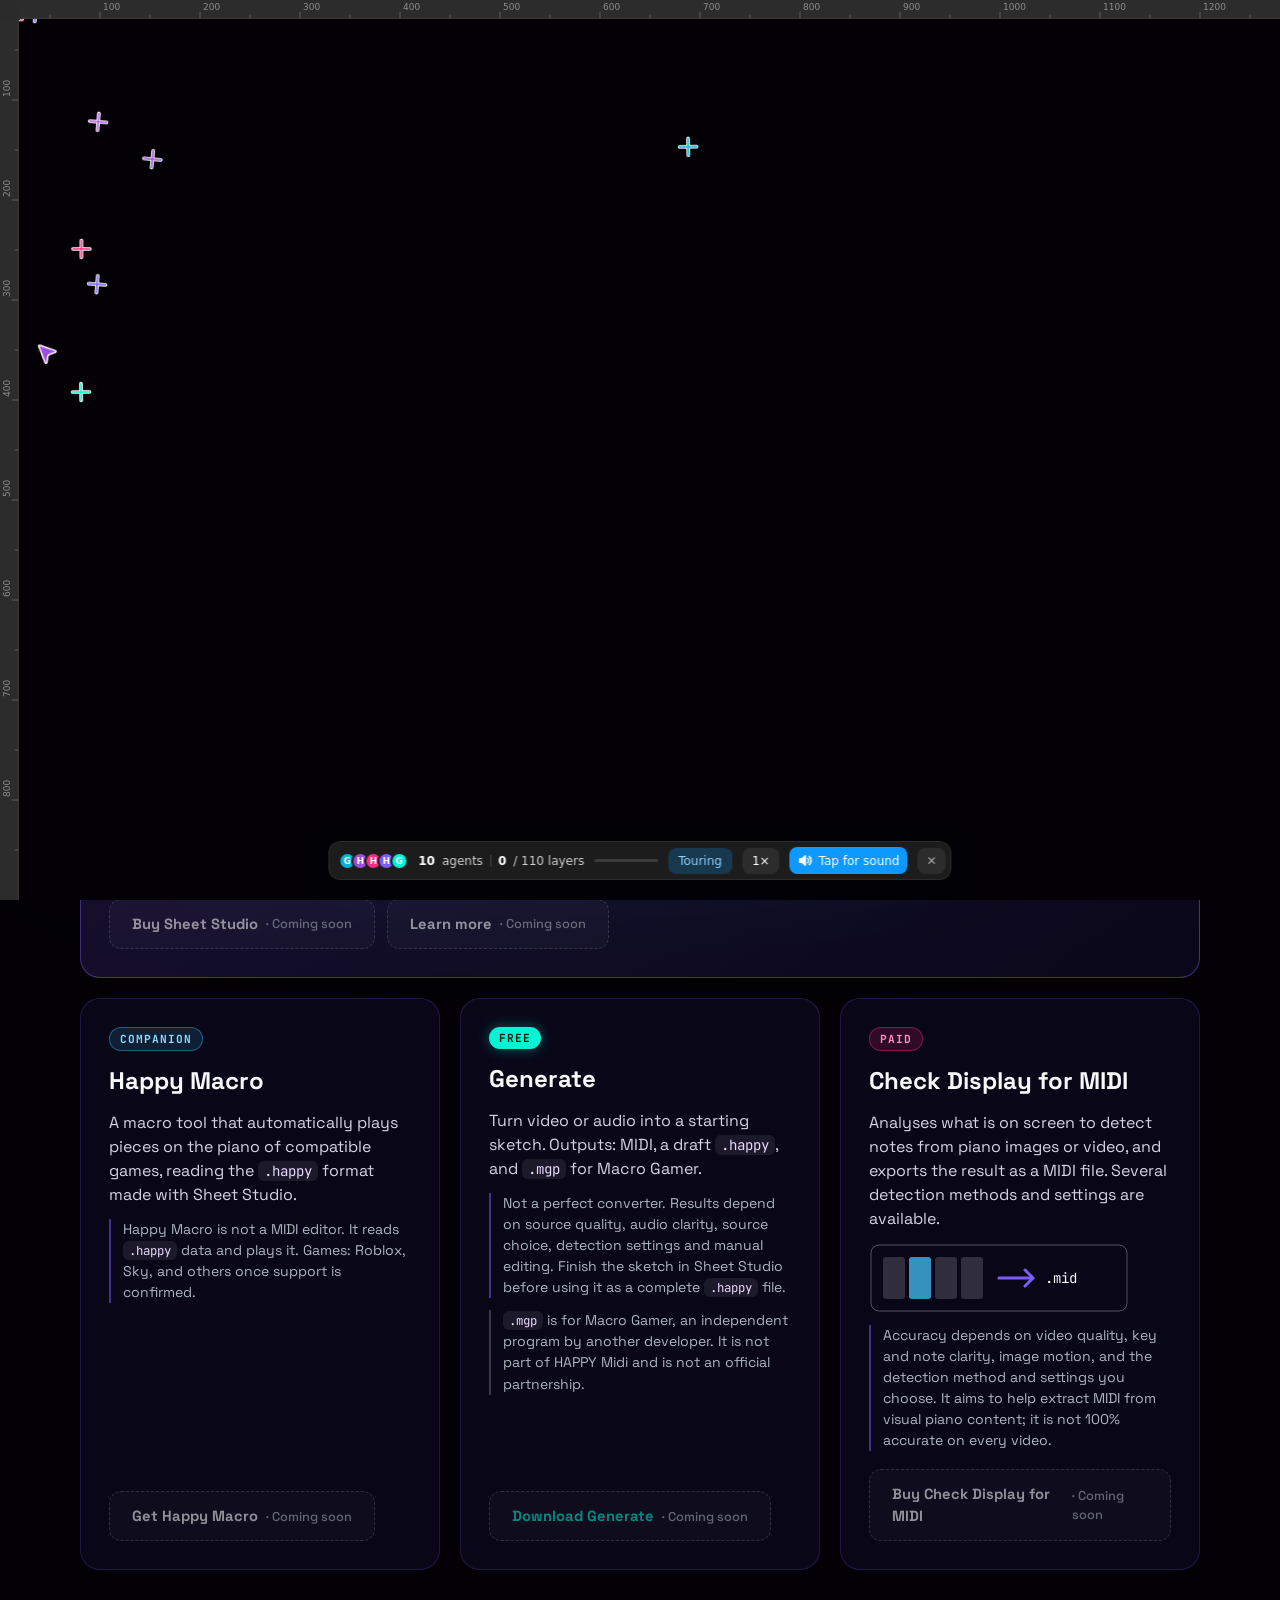
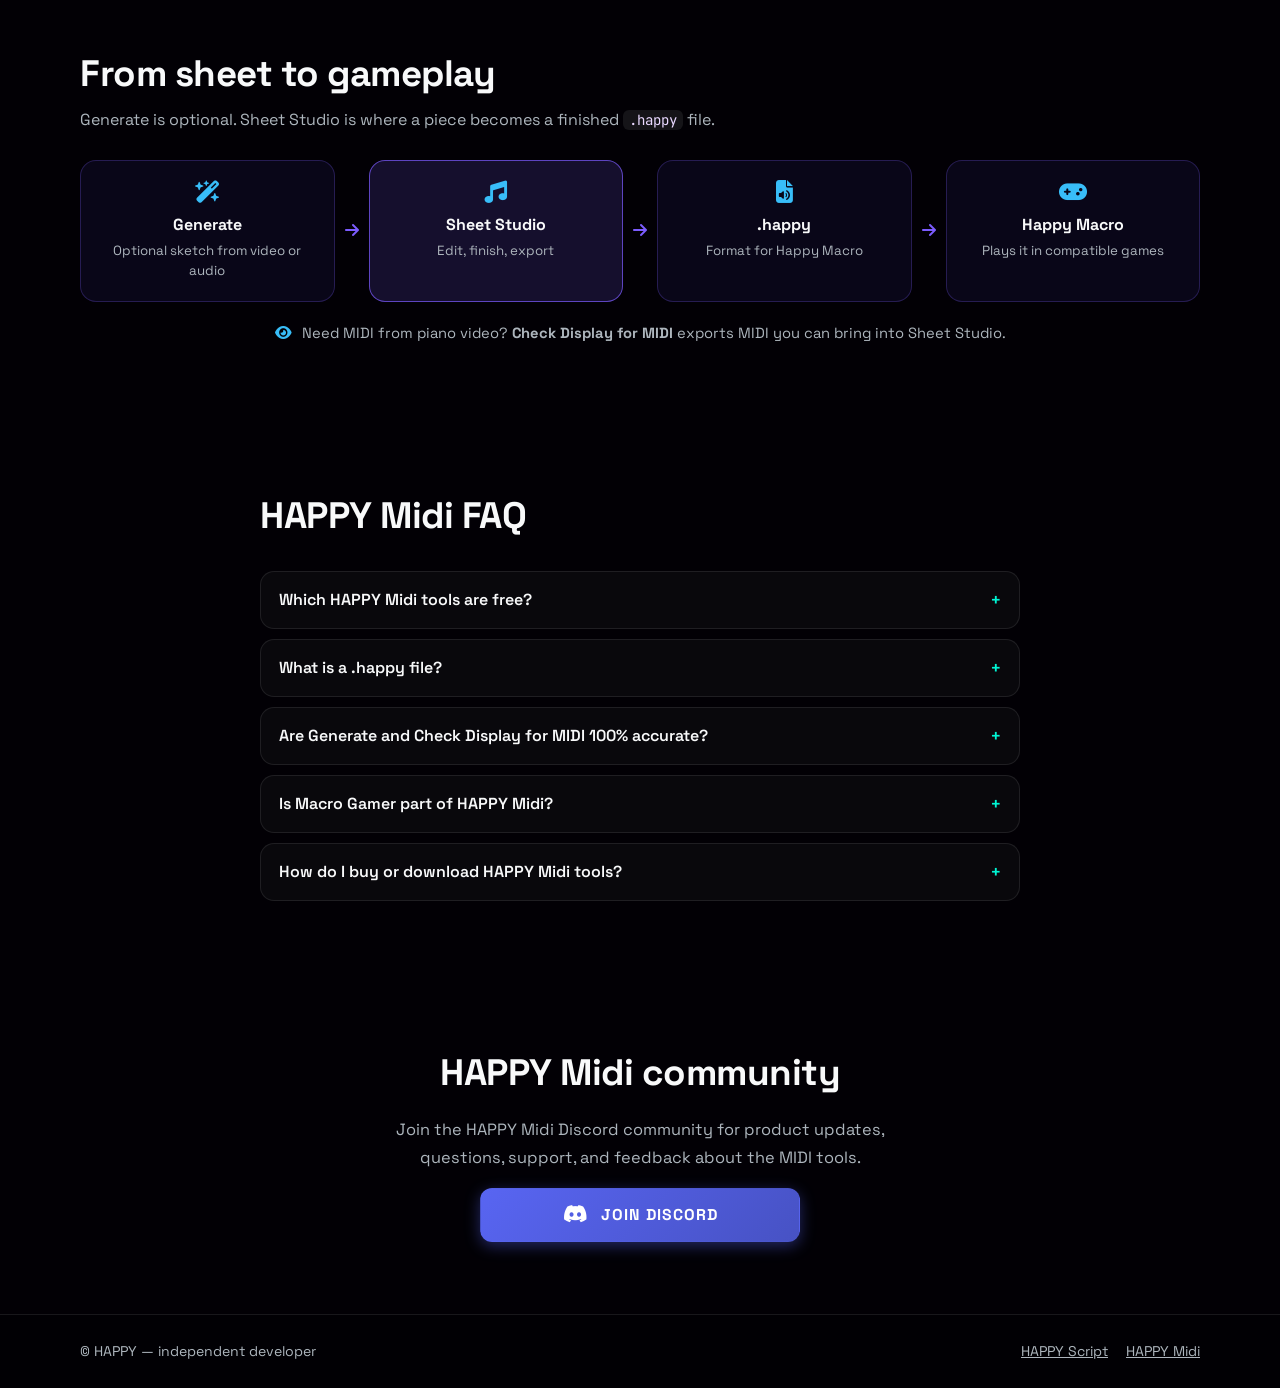
==== commit c8ed914d: "Remove centered logo from HAPPY Midi page" ====
--- a/midi/index.html
+++ b/midi/index.html
@@ -58,7 +58,6 @@
   </header>
 
   <main>
-    <div class="brand-area page-brand reveal"><img class="brand-logo" src="../logo.png" alt="HAPPY official logo" /></div>
     <section class="sec sec-first sec-midi" id="midi" aria-labelledby="midiTitle">
       <div class="wrap">
         <div class="midi-hero reveal">
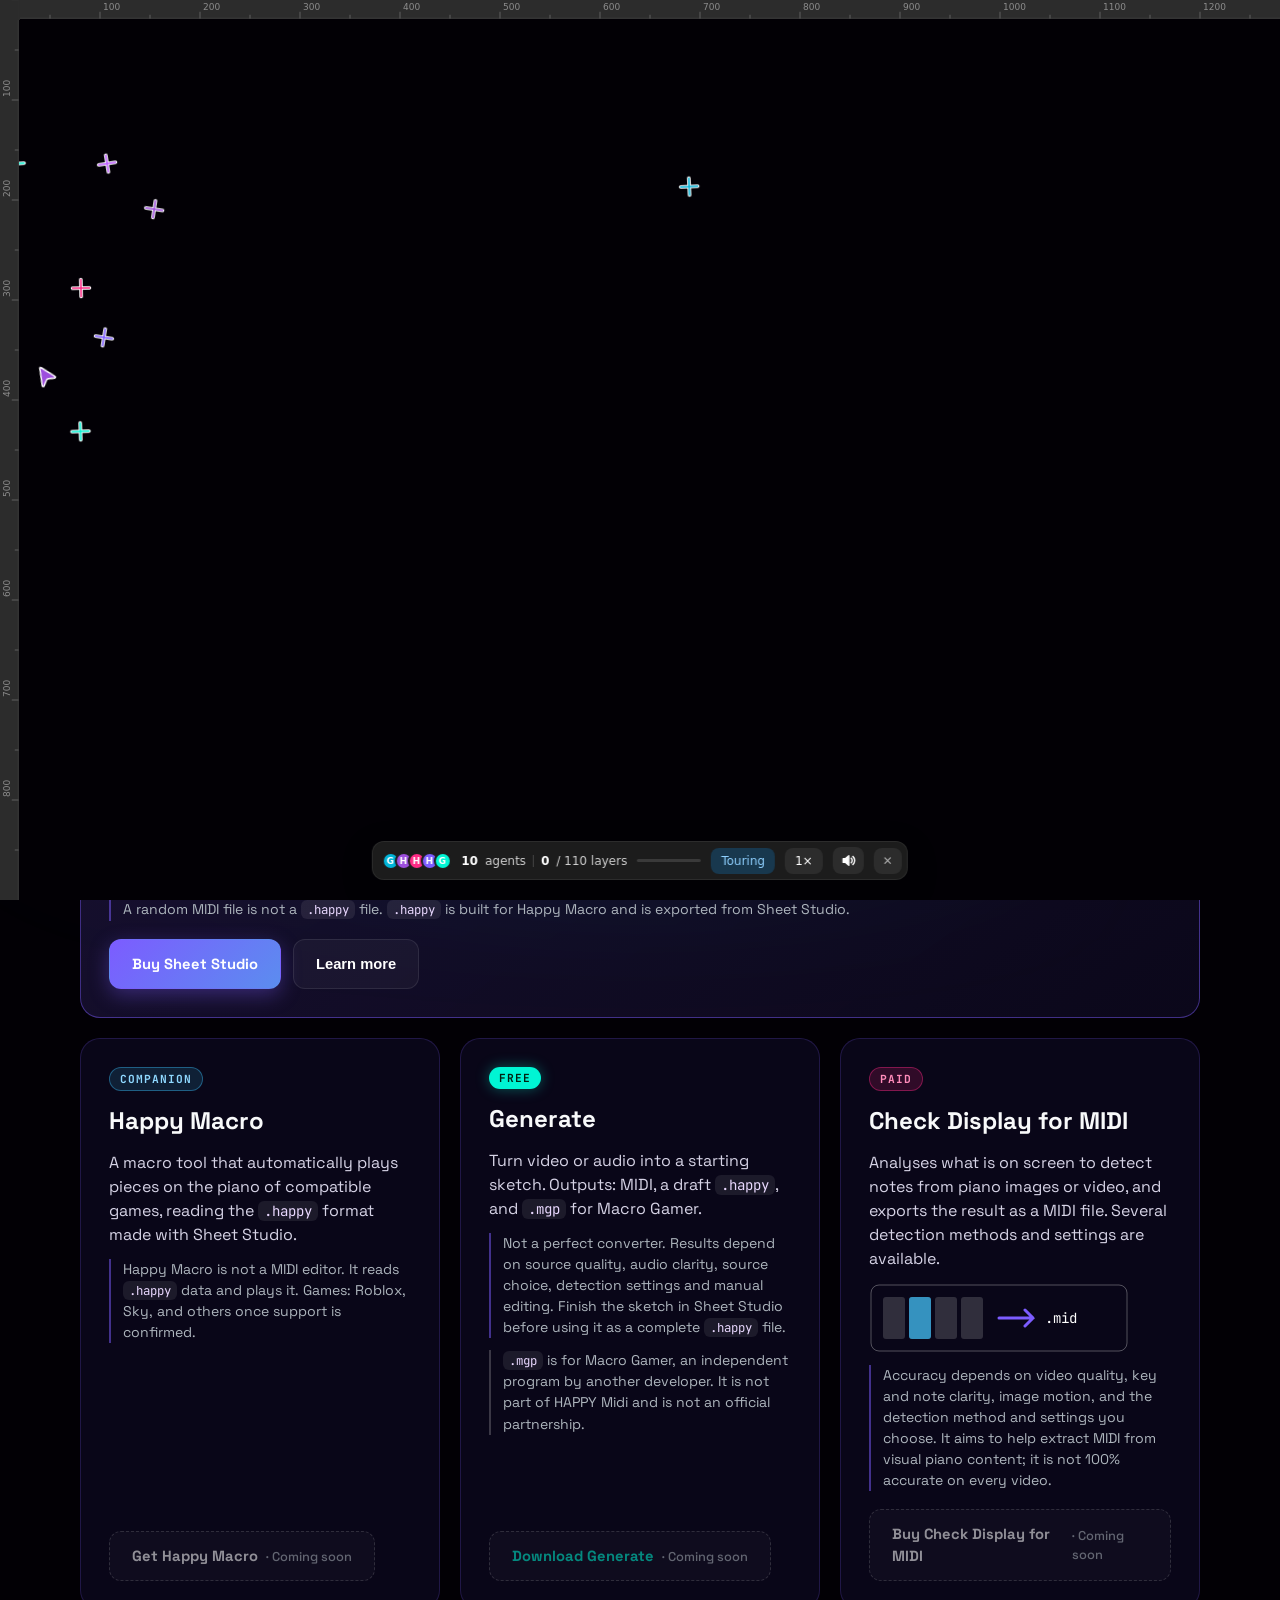
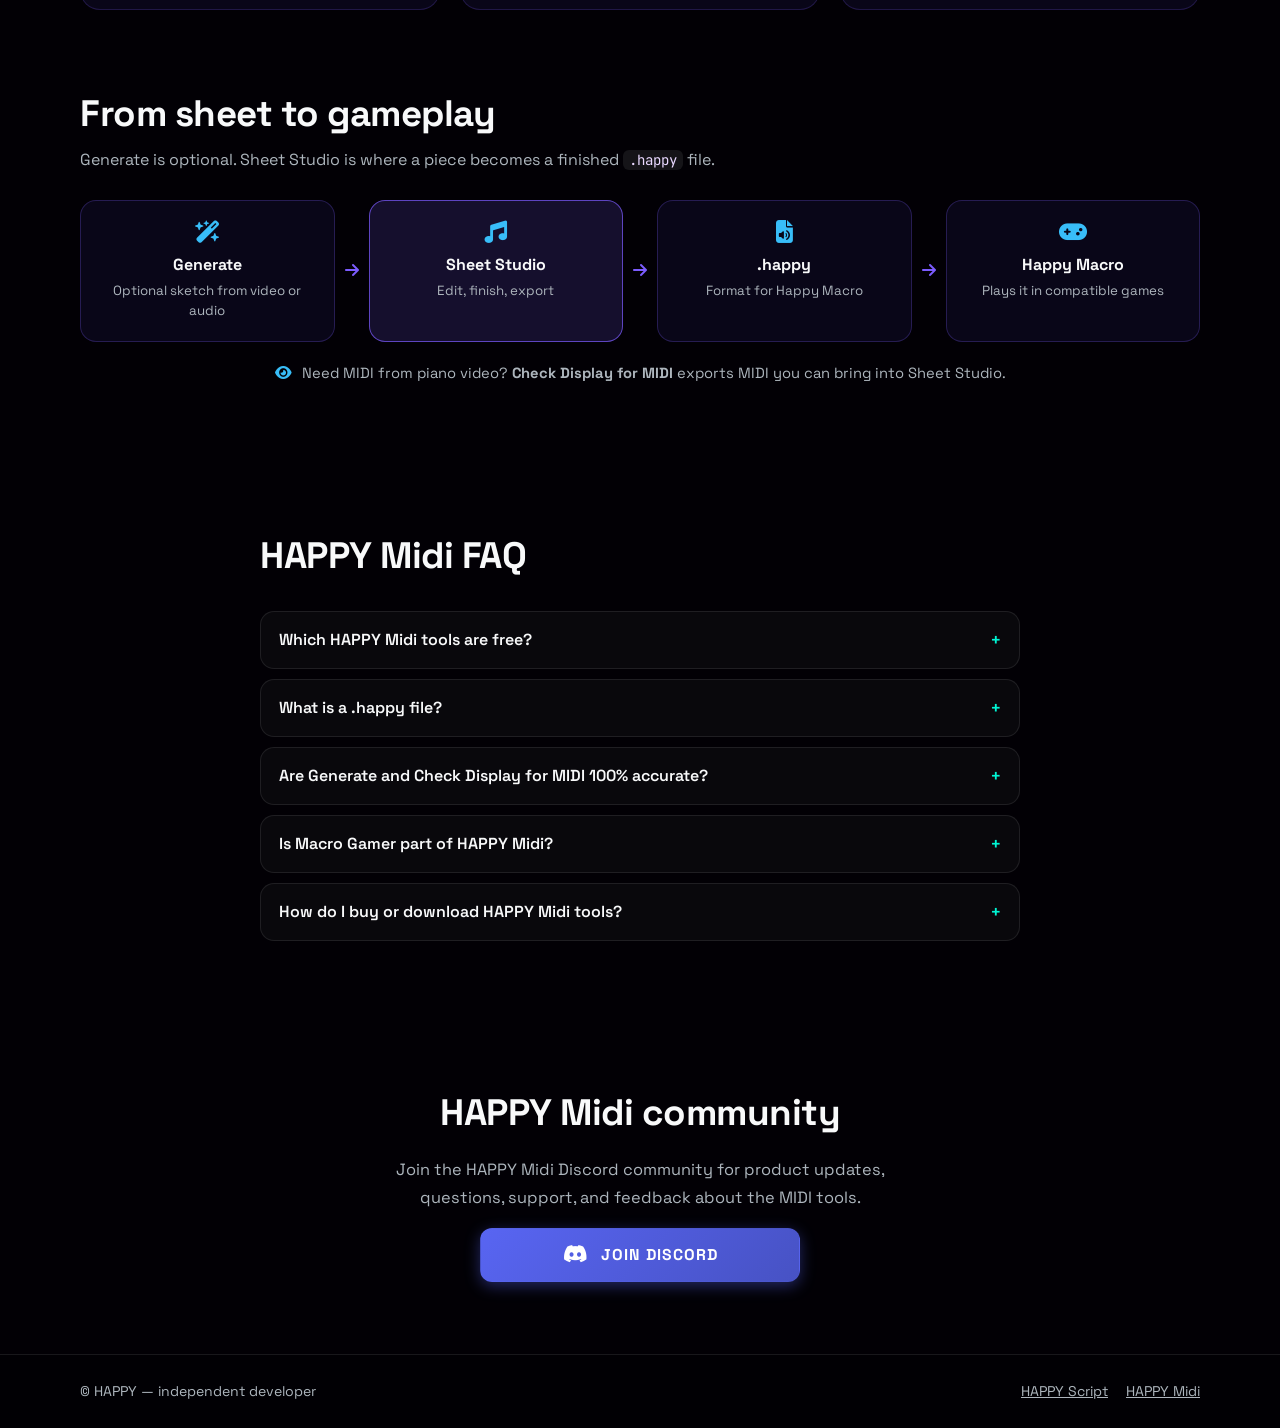
==== commit e1ea750b: "Add inline Sheet Studio info modal and fix navbar stacking" ====
--- a/midi/index.html
+++ b/midi/index.html
@@ -58,6 +58,7 @@
   </header>
 
   <main>
+    
     <section class="sec sec-first sec-midi" id="midi" aria-labelledby="midiTitle">
       <div class="wrap">
         <div class="midi-hero reveal">
@@ -96,7 +97,7 @@
             <p class="note">A random MIDI file is not a <code>.happy</code> file. <code>.happy</code> is built for Happy Macro and is exported from Sheet Studio.</p>
             <div class="cta-row">
               <span class="btn btn-buy is-soon" data-cta="sheetStudioBuy" data-label="Buy Sheet Studio">Buy Sheet Studio</span>
-              <span class="btn btn-ghost is-soon" data-cta="sheetStudioInfo" data-label="Learn more">Learn more</span>
+              <button class="btn btn-ghost" type="button" data-modal-open="sheetStudioInfo">Learn more</button>
             </div>
           </article>
 
@@ -142,6 +143,23 @@
         </div>
       </div>
     </section>
+
+    <dialog class="info-modal" id="sheetStudioInfoModal" aria-labelledby="sheetStudioInfoTitle">
+      <div class="info-modal__panel">
+        <div class="info-modal__top">
+          <p class="info-modal__eyebrow" id="sheetStudioInfoEyebrow">HAPPY MIDI / PRODUCT DETAILS</p>
+          <button class="info-modal__close" type="button" data-modal-close aria-label="Close information window">
+            <i class="fa-solid fa-xmark" aria-hidden="true"></i>
+          </button>
+        </div>
+        <h2 id="sheetStudioInfoTitle">Sheet Studio</h2>
+        <p class="info-modal__copy" id="sheetStudioInfoContent"></p>
+        <ul class="info-modal__highlights" id="sheetStudioInfoHighlights"></ul>
+        <div class="info-modal__footer">
+          <button class="btn btn-primary" type="button" data-modal-close>Close</button>
+        </div>
+      </div>
+    </dialog>
 
     <section class="sec sec-faq" id="faq" aria-labelledby="faqTitle">
       <div class="wrap narrow">
--- a/assets/site.css
+++ b/assets/site.css
@@ -16,7 +16,7 @@
 .narrow{max-width:760px}.center{text-align:center;display:flex;flex-direction:column;align-items:center;gap:16px}
 
 /* nav */
-.nav{position:sticky;top:0;background:rgba(2,0,5,.82);-webkit-backdrop-filter:blur(12px);backdrop-filter:blur(12px);border-bottom:1px solid var(--glass-border)}
+.nav{position:sticky;top:0;z-index:1000;isolation:isolate;background:rgba(2,0,5,.92);-webkit-backdrop-filter:blur(12px);backdrop-filter:blur(12px);border-bottom:1px solid var(--glass-border)}
 .nav-in{display:flex;align-items:center;justify-content:space-between;height:60px}
 .nav-brand{display:flex;align-items:center;gap:10px;text-decoration:none;font-weight:700;letter-spacing:.5px}
 .nav-links{display:flex;gap:6px}
@@ -165,3 +165,27 @@
 .nav-links a[aria-current="page"]{color:#fff;background:rgba(157,78,221,.16);border:1px solid rgba(157,78,221,.3)}
 .page-brand{padding-top:26px;margin-bottom:-20px}
 @media (max-width:480px){.page-brand{padding-top:18px;margin-bottom:-12px}}
+
+/* Fine-tune the Midi page's top alignment after removing its standalone logo. */
+.sec-midi.sec-first{padding-top:88px}
+.sec-midi::before{margin-top:-32px}
+@media (max-width:480px){
+  .sec-midi.sec-first{padding-top:72px}
+}
+
+
+/* Sheet Studio Learn more dialog */
+.info-modal{width:min(720px,calc(100% - 32px));max-width:none;max-height:min(82vh,760px);margin:auto;padding:0;overflow:auto;border:1px solid rgba(124,92,255,.42);border-radius:22px;background:rgba(10,7,22,.98);color:var(--text-main);box-shadow:0 24px 90px rgba(0,0,0,.72),0 0 44px rgba(124,92,255,.14)}
+.info-modal::backdrop{background:rgba(2,0,8,.78);-webkit-backdrop-filter:blur(8px);backdrop-filter:blur(8px)}
+.info-modal__panel{padding:clamp(24px,5vw,40px)}
+.info-modal__top{display:flex;align-items:center;justify-content:space-between;gap:16px;margin-bottom:18px}
+.info-modal__eyebrow{color:#b6a5ff;font:600 .72rem 'JetBrains Mono',monospace;letter-spacing:1.3px;text-transform:uppercase}
+.info-modal__close{display:grid;place-items:center;flex:0 0 38px;width:38px;height:38px;border:1px solid var(--glass-border);border-radius:50%;background:rgba(255,255,255,.05);color:#fff;font-size:1rem;cursor:pointer}
+.info-modal h2{font-size:clamp(1.7rem,4vw,2.3rem);letter-spacing:-.6px;margin-bottom:16px}
+.info-modal__copy{color:var(--text-muted);font-size:1rem;line-height:1.8;white-space:pre-line}
+.info-modal__highlights{display:grid;gap:10px;margin:22px 0 0;padding:0;list-style:none}
+.info-modal__highlights li{position:relative;padding-left:27px;color:#e5e0f5;line-height:1.55}
+.info-modal__highlights li::before{content:"\\f00c";position:absolute;left:0;top:2px;font-family:"Font Awesome 6 Free";font-weight:900;color:var(--m-blue);font-size:.82rem}
+.info-modal__highlights[hidden]{display:none}
+.info-modal__footer{display:flex;justify-content:flex-end;margin-top:28px}
+.info-modal__footer .btn{cursor:pointer}
